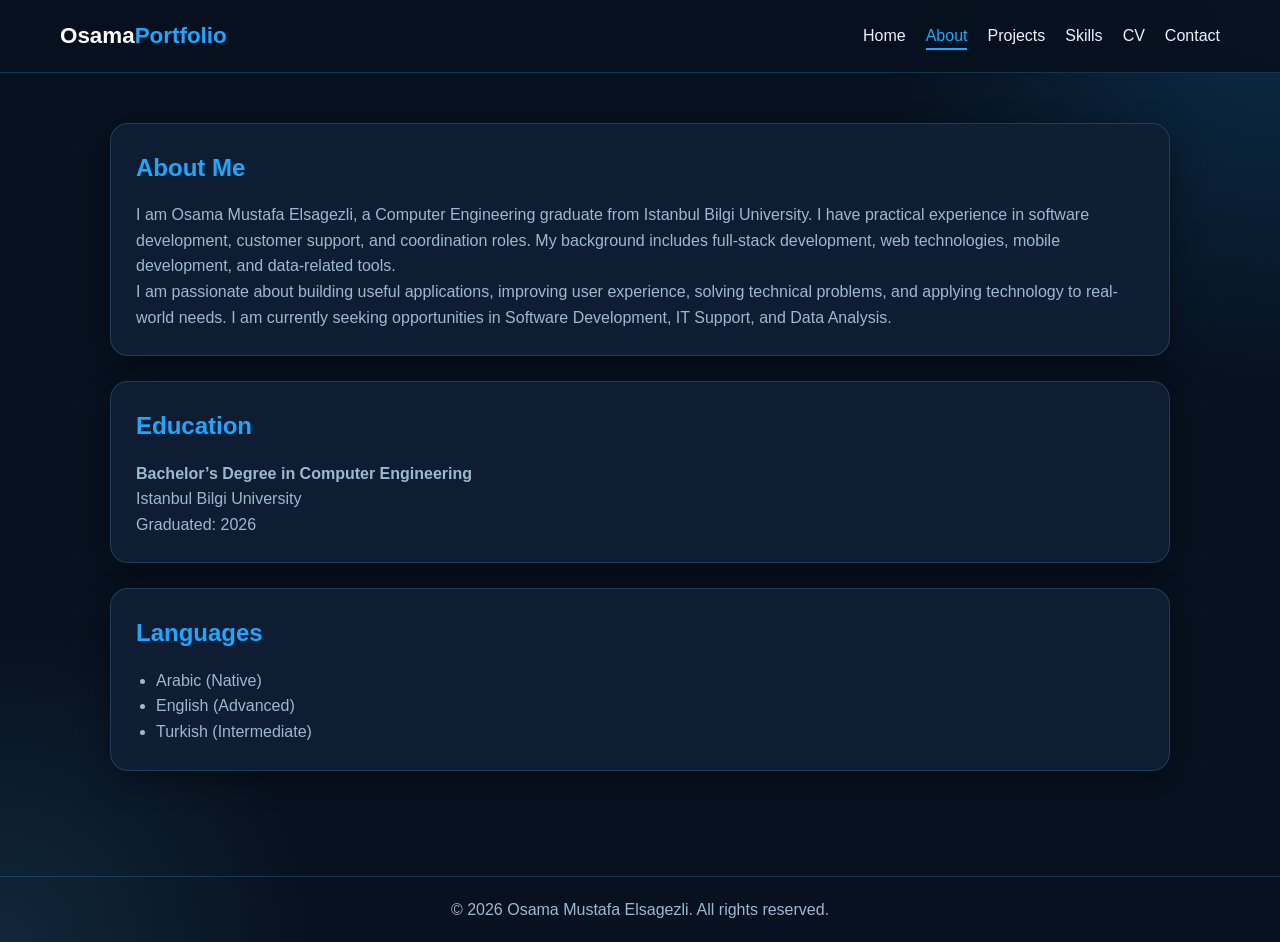
==== about.html @ 08aaf624 "Upload portfolio website" ====
<!DOCTYPE html>
<html lang="en">
<head>
  <meta charset="UTF-8" />
  <meta name="viewport" content="width=device-width, initial-scale=1.0" />
  <title>About | Osama Portfolio</title>
  <link rel="stylesheet" href="styles.css" />
</head>
<body>
  <header>
    <nav class="navbar">
      <div class="logo">Osama<span>Portfolio</span></div>
      <ul class="nav-links">
        <li><a href="index.html">Home</a></li>
        <li><a class="active" href="about.html">About</a></li>
        <li><a href="projects.html">Projects</a></li>
        <li><a href="skills.html">Skills</a></li>
        <li><a href="resume.html">CV</a></li>
        <li><a href="contact.html">Contact</a></li>
      </ul>
      <button id="menu-toggle" class="menu-toggle">☰</button>
    </nav>
  </header>

  <main class="page-container">
    <section class="section-card">
      <h1>About Me</h1>
      <p>
        I am Osama Mustafa Elsagezli, a Computer Engineering graduate from Istanbul Bilgi University.
        I have practical experience in software development, customer support, and coordination roles.
        My background includes full-stack development, web technologies, mobile development, and data-related tools.
      </p>
      <p>
        I am passionate about building useful applications, improving user experience, solving technical problems,
        and applying technology to real-world needs. I am currently seeking opportunities in Software Development,
        IT Support, and Data Analysis.
      </p>
    </section>

    <section class="section-card">
      <h2>Education</h2>
      <p><strong>Bachelor’s Degree in Computer Engineering</strong></p>
      <p>Istanbul Bilgi University</p>
      <p>Graduated: 2026</p>
    </section>

    <section class="section-card">
      <h2>Languages</h2>
      <ul class="simple-list">
        <li>Arabic (Native)</li>
        <li>English (Advanced)</li>
        <li>Turkish (Intermediate)</li>
      </ul>
    </section>
  </main>

  <footer>
    <p>© 2026 Osama Mustafa Elsagezli. All rights reserved.</p>
  </footer>

  <script src="script.js"></script>
</body>
</html>
---- styles.css ----
* {
    margin: 0;
    padding: 0;
    box-sizing: border-box;
  }
  
  :root {
    --bg: #07111f;
    --bg-soft: #0d1b2a;
    --card: rgba(16, 31, 52, 0.95);
    --text: #eaf4ff;
    --muted: #9fb8d1;
    --accent: #1ea7ff;
    --accent-2: #58c4ff;
    --border: rgba(88, 196, 255, 0.2);
    --shadow: 0 10px 30px rgba(0, 0, 0, 0.35);
  }
  
  body {
    font-family: Arial, sans-serif;
    background:
      radial-gradient(circle at top right, rgba(30, 167, 255, 0.18), transparent 25%),
      radial-gradient(circle at bottom left, rgba(88, 196, 255, 0.12), transparent 20%),
      var(--bg);
    color: var(--text);
    line-height: 1.6;
    min-height: 100vh;
  }
  
  a {
    color: var(--accent-2);
    text-decoration: none;
  }
  
  a:hover {
    color: var(--accent);
  }
  
  header {
    background: rgba(7, 17, 31, 0.9);
    backdrop-filter: blur(8px);
    border-bottom: 1px solid var(--border);
    position: sticky;
    top: 0;
    z-index: 1000;
  }
  
  .navbar {
    max-width: 1200px;
    margin: auto;
    padding: 18px 20px;
    display: flex;
    justify-content: space-between;
    align-items: center;
  }
  
  .logo {
    font-size: 1.4rem;
    font-weight: bold;
    color: white;
  }
  
  .logo span {
    color: var(--accent);
  }
  
  .nav-links {
    list-style: none;
    display: flex;
    gap: 20px;
  }
  
  .nav-links a {
    color: var(--text);
    padding-bottom: 4px;
    transition: 0.3s;
  }
  
  .nav-links a:hover,
  .nav-links a.active {
    color: var(--accent);
    border-bottom: 2px solid var(--accent);
  }
  
  .menu-toggle {
    display: none;
    background: transparent;
    color: white;
    font-size: 1.6rem;
    border: none;
    cursor: pointer;
  }
  
  .hero {
    max-width: 1200px;
    margin: auto;
    padding: 70px 20px;
    display: grid;
    grid-template-columns: 1.2fr 0.8fr;
    gap: 40px;
    align-items: center;
    min-height: 80vh;
  }
  
  .hero-content h1 {
    font-size: 3rem;
    margin-bottom: 10px;
  }
  
  .hero-content h2 {
    font-size: 1.4rem;
    color: var(--accent);
    margin-bottom: 20px;
  }
  
  .intro {
    color: var(--muted);
    margin-bottom: 10px;
    font-size: 1.1rem;
  }
  
  .description {
    color: var(--muted);
    max-width: 650px;
    margin-bottom: 25px;
  }
  
  .hero-buttons {
    display: flex;
    gap: 15px;
    flex-wrap: wrap;
  }
  
  .btn {
    display: inline-block;
    padding: 12px 22px;
    background: linear-gradient(90deg, var(--accent), var(--accent-2));
    color: #04111f;
    font-weight: bold;
    border-radius: 10px;
    box-shadow: var(--shadow);
    transition: transform 0.2s ease;
  }
  
  .btn:hover {
    transform: translateY(-2px);
    color: #04111f;
  }
  
  .btn-outline {
    background: transparent;
    color: var(--accent);
    border: 1px solid var(--accent);
  }
  
  .btn-outline:hover {
    color: white;
  }
  
  .hero-card,
  .section-card,
  .project-card {
    background: var(--card);
    border: 1px solid var(--border);
    border-radius: 18px;
    box-shadow: var(--shadow);
  }
  
  .hero-box,
  .section-card,
  .project-card {
    padding: 25px;
  }
  
  .hero-box h3,
  .section-card h1,
  .section-card h2,
  .project-card h2,
  .page-title {
    color: var(--accent);
    margin-bottom: 15px;
  }
  
  .hero-box ul {
    padding-left: 20px;
    color: var(--muted);
  }
  
  .page-container {
    max-width: 1100px;
    margin: auto;
    padding: 50px 20px;
  }
  
  .page-title {
    font-size: 2rem;
    margin-bottom: 25px;
  }
  
  .section-card {
    margin-bottom: 25px;
  }
  
  .simple-list {
    padding-left: 20px;
  }
  
  .project-grid,
  .skills-grid {
    display: grid;
    grid-template-columns: repeat(auto-fit, minmax(260px, 1fr));
    gap: 20px;
  }
  
  .project-card p,
  .section-card p,
  .section-card li {
    color: var(--muted);
  }
  
  .tag {
    display: inline-block;
    margin-top: 15px;
    padding: 6px 12px;
    font-size: 0.85rem;
    border-radius: 20px;
    background: rgba(30, 167, 255, 0.12);
    color: var(--accent-2);
    border: 1px solid var(--border);
  }
  
  .download-box {
    margin-top: 20px;
  }
  
  footer {
    text-align: center;
    padding: 20px;
    color: var(--muted);
    border-top: 1px solid var(--border);
    margin-top: 30px;
  }
  
  @media (max-width: 900px) {
    .hero {
      grid-template-columns: 1fr;
      padding-top: 40px;
    }
  
    .hero-content h1 {
      font-size: 2.2rem;
    }
  
    .nav-links {
      display: none;
      flex-direction: column;
      position: absolute;
      top: 70px;
      right: 20px;
      width: 220px;
      background: #091321;
      padding: 20px;
      border-radius: 12px;
      border: 1px solid var(--border);
    }
  
    .nav-links.show {
      display: flex;
    }
  
    .menu-toggle {
      display: block;
    }
  }
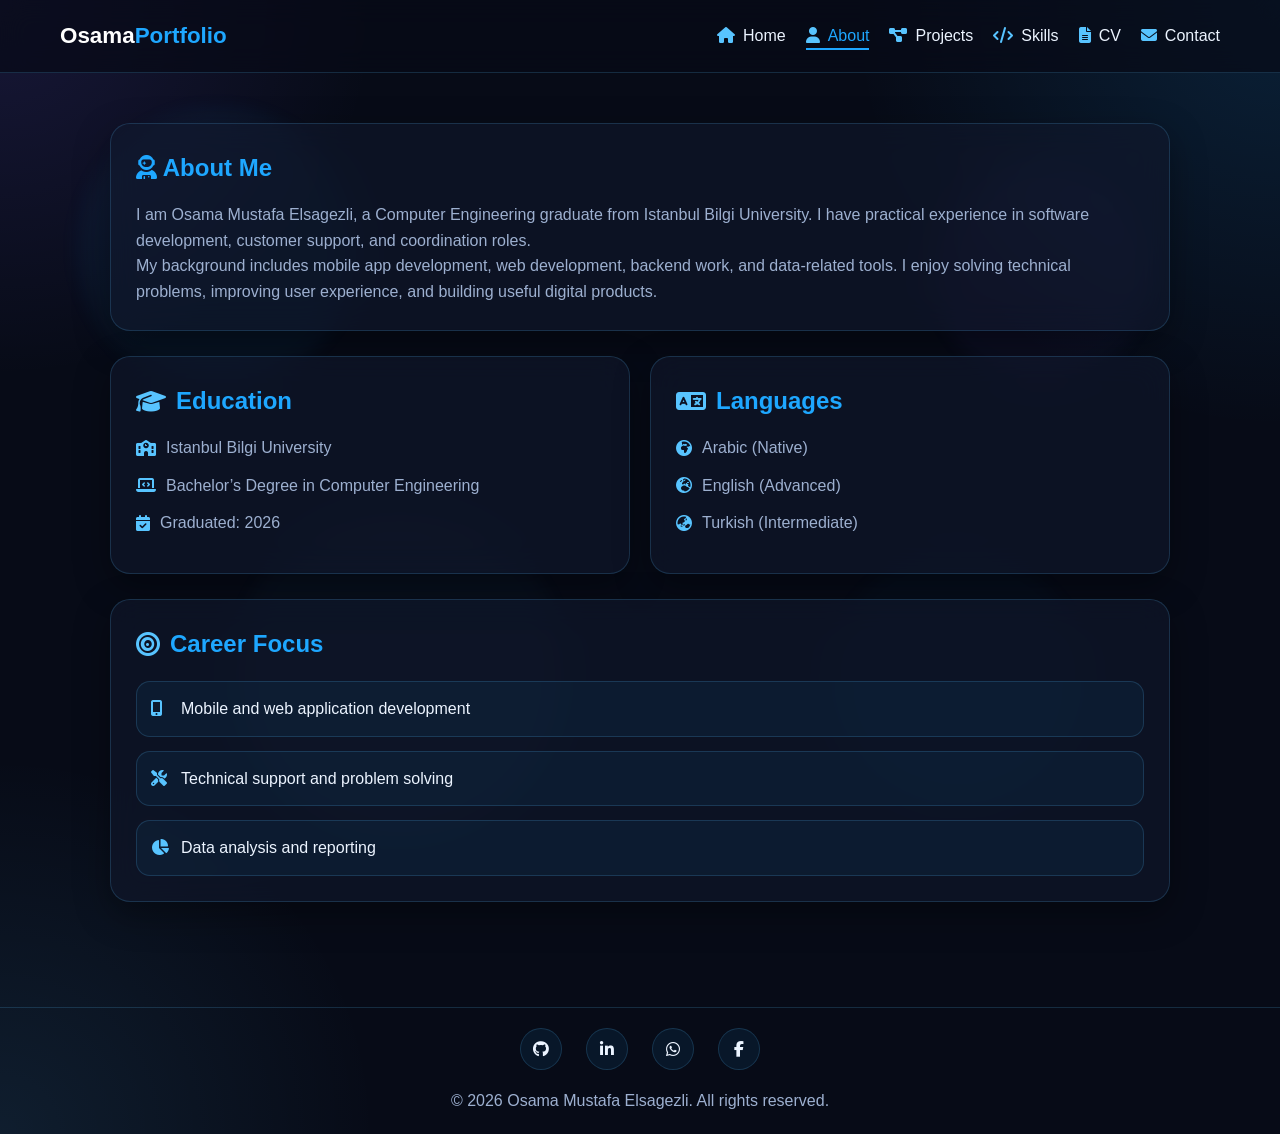
==== commit f6b14296: "Update portfolio with new design and project pages" ====
--- a/about.html
+++ b/about.html
@@ -5,56 +5,94 @@
   <meta name="viewport" content="width=device-width, initial-scale=1.0" />
   <title>About | Osama Portfolio</title>
   <link rel="stylesheet" href="styles.css" />
+  <link
+    rel="stylesheet"
+    href="https://cdnjs.cloudflare.com/ajax/libs/font-awesome/6.5.2/css/all.min.css"
+  />
 </head>
 <body>
+  <div class="bg-animation">
+    <span></span><span></span><span></span><span></span>
+  </div>
+
   <header>
     <nav class="navbar">
-      <div class="logo">Osama<span>Portfolio</span></div>
+      <a href="index.html" class="logo">Osama<span>Portfolio</span></a>
       <ul class="nav-links">
-        <li><a href="index.html">Home</a></li>
-        <li><a class="active" href="about.html">About</a></li>
-        <li><a href="projects.html">Projects</a></li>
-        <li><a href="skills.html">Skills</a></li>
-        <li><a href="resume.html">CV</a></li>
-        <li><a href="contact.html">Contact</a></li>
+        <li><a href="index.html"><i class="fa-solid fa-house"></i>Home</a></li>
+        <li><a class="active" href="about.html"><i class="fa-solid fa-user"></i>About</a></li>
+        <li><a href="projects.html"><i class="fa-solid fa-diagram-project"></i>Projects</a></li>
+        <li><a href="skills.html"><i class="fa-solid fa-code"></i>Skills</a></li>
+        <li><a href="resume.html"><i class="fa-solid fa-file-lines"></i>CV</a></li>
+        <li><a href="contact.html"><i class="fa-solid fa-envelope"></i>Contact</a></li>
       </ul>
       <button id="menu-toggle" class="menu-toggle">☰</button>
     </nav>
   </header>
 
   <main class="page-container">
-    <section class="section-card">
-      <h1>About Me</h1>
+    <section class="section-card glass-card reveal info-card">
+      <h1><i class="fa-solid fa-user-astronaut"></i> About Me</h1>
       <p>
         I am Osama Mustafa Elsagezli, a Computer Engineering graduate from Istanbul Bilgi University.
         I have practical experience in software development, customer support, and coordination roles.
-        My background includes full-stack development, web technologies, mobile development, and data-related tools.
       </p>
       <p>
-        I am passionate about building useful applications, improving user experience, solving technical problems,
-        and applying technology to real-world needs. I am currently seeking opportunities in Software Development,
-        IT Support, and Data Analysis.
+        My background includes mobile app development, web development, backend work, and data-related tools.
+        I enjoy solving technical problems, improving user experience, and building useful digital products.
       </p>
     </section>
 
-    <section class="section-card">
-      <h2>Education</h2>
-      <p><strong>Bachelor’s Degree in Computer Engineering</strong></p>
-      <p>Istanbul Bilgi University</p>
-      <p>Graduated: 2026</p>
+    <section class="skills-grid">
+      <div class="section-card glass-card reveal info-card">
+        <h2><i class="fa-solid fa-graduation-cap"></i> Education</h2>
+        <div class="info-line"><i class="fa-solid fa-school"></i> Istanbul Bilgi University</div>
+        <div class="info-line"><i class="fa-solid fa-laptop-code"></i> Bachelor’s Degree in Computer Engineering</div>
+        <div class="info-line"><i class="fa-solid fa-calendar-check"></i> Graduated: 2026</div>
+      </div>
+
+      <div class="section-card glass-card reveal info-card">
+        <h2><i class="fa-solid fa-language"></i> Languages</h2>
+        <div class="info-line"><i class="fa-solid fa-earth-africa"></i> Arabic (Native)</div>
+        <div class="info-line"><i class="fa-solid fa-earth-europe"></i> English (Advanced)</div>
+        <div class="info-line"><i class="fa-solid fa-earth-asia"></i> Turkish (Intermediate)</div>
+      </div>
     </section>
 
-    <section class="section-card">
-      <h2>Languages</h2>
-      <ul class="simple-list">
-        <li>Arabic (Native)</li>
-        <li>English (Advanced)</li>
-        <li>Turkish (Intermediate)</li>
-      </ul>
+    <section class="section-card glass-card reveal info-card">
+      <h2><i class="fa-solid fa-bullseye"></i> Career Focus</h2>
+      <div class="feature-list">
+        <div class="feature-item">
+          <i class="fa-solid fa-mobile-screen-button"></i>
+          <div>Mobile and web application development</div>
+        </div>
+        <div class="feature-item">
+          <i class="fa-solid fa-screwdriver-wrench"></i>
+          <div>Technical support and problem solving</div>
+        </div>
+        <div class="feature-item">
+          <i class="fa-solid fa-chart-pie"></i>
+          <div>Data analysis and reporting</div>
+        </div>
+      </div>
     </section>
   </main>
 
   <footer>
+    <div class="footer-socials">
+      <a href="https://github.com/OsamaMElsagezli" target="_blank" aria-label="GitHub">
+        <i class="fa-brands fa-github"></i>
+      </a>
+      <a href="https://www.linkedin.com/in/osama-mustafa-433718317/" target="_blank" aria-label="LinkedIn">
+        <i class="fa-brands fa-linkedin-in"></i>
+      </a>
+      <a href="https://wa.me/905539060341" target="_blank" aria-label="WhatsApp">
+        <i class="fa-brands fa-whatsapp"></i>
+      </a>
+      <a href="https://www.facebook.com/osama.sagezli" target="_blank" aria-label="Facebook">
+        <i class="fa-brands fa-facebook-f"></i>
+      </a>
+    </div>
     <p>© 2026 Osama Mustafa Elsagezli. All rights reserved.</p>
   </footer>
 
--- a/styles.css
+++ b/styles.css
@@ -1,274 +1,733 @@
 * {
-    margin: 0;
-    padding: 0;
-    box-sizing: border-box;
-  }
-  
-  :root {
-    --bg: #07111f;
-    --bg-soft: #0d1b2a;
-    --card: rgba(16, 31, 52, 0.95);
-    --text: #eaf4ff;
-    --muted: #9fb8d1;
-    --accent: #1ea7ff;
-    --accent-2: #58c4ff;
-    --border: rgba(88, 196, 255, 0.2);
-    --shadow: 0 10px 30px rgba(0, 0, 0, 0.35);
-  }
-  
-  body {
-    font-family: Arial, sans-serif;
-    background:
-      radial-gradient(circle at top right, rgba(30, 167, 255, 0.18), transparent 25%),
-      radial-gradient(circle at bottom left, rgba(88, 196, 255, 0.12), transparent 20%),
-      var(--bg);
-    color: var(--text);
-    line-height: 1.6;
-    min-height: 100vh;
-  }
-  
-  a {
-    color: var(--accent-2);
-    text-decoration: none;
-  }
-  
-  a:hover {
-    color: var(--accent);
-  }
-  
-  header {
-    background: rgba(7, 17, 31, 0.9);
-    backdrop-filter: blur(8px);
-    border-bottom: 1px solid var(--border);
-    position: sticky;
-    top: 0;
-    z-index: 1000;
-  }
-  
-  .navbar {
-    max-width: 1200px;
-    margin: auto;
-    padding: 18px 20px;
+  margin: 0;
+  padding: 0;
+  box-sizing: border-box;
+}
+
+:root {
+  --bg: #070b17;
+  --bg-soft: #0d1324;
+  --card: rgba(18, 25, 45, 0.72);
+  --text: #ecf4ff;
+  --muted: #9db0d0;
+  --accent: #1ea7ff;
+  --accent-2: #7b61ff;
+  --accent-3: #58c4ff;
+  --border: rgba(88, 196, 255, 0.18);
+  --shadow: 0 12px 35px rgba(0, 0, 0, 0.35);
+}
+
+html {
+  scroll-behavior: smooth;
+}
+
+body {
+  font-family: Arial, sans-serif;
+  background:
+    radial-gradient(circle at top left, rgba(123, 97, 255, 0.14), transparent 22%),
+    radial-gradient(circle at top right, rgba(30, 167, 255, 0.14), transparent 25%),
+    radial-gradient(circle at bottom left, rgba(88, 196, 255, 0.1), transparent 22%),
+    var(--bg);
+  color: var(--text);
+  line-height: 1.6;
+  min-height: 100vh;
+  overflow-x: hidden;
+  position: relative;
+}
+
+a {
+  color: var(--accent-3);
+  text-decoration: none;
+}
+
+a:hover {
+  color: var(--accent);
+}
+
+/* Background animation */
+.bg-animation {
+  position: fixed;
+  inset: 0;
+  overflow: hidden;
+  z-index: -1;
+  pointer-events: none;
+}
+
+.bg-animation span {
+  position: absolute;
+  display: block;
+  border-radius: 50%;
+  filter: blur(10px);
+  opacity: 0.25;
+  animation: floatBlob 18s infinite ease-in-out;
+}
+
+.bg-animation span:nth-child(1) {
+  width: 280px;
+  height: 280px;
+  left: 6%;
+  top: 12%;
+  background: rgba(30, 167, 255, 0.22);
+}
+
+.bg-animation span:nth-child(2) {
+  width: 220px;
+  height: 220px;
+  right: 10%;
+  top: 18%;
+  background: rgba(123, 97, 255, 0.2);
+  animation-delay: 3s;
+}
+
+.bg-animation span:nth-child(3) {
+  width: 340px;
+  height: 340px;
+  left: 18%;
+  bottom: 6%;
+  background: rgba(88, 196, 255, 0.12);
+  animation-delay: 6s;
+}
+
+.bg-animation span:nth-child(4) {
+  width: 260px;
+  height: 260px;
+  right: 15%;
+  bottom: 10%;
+  background: rgba(30, 167, 255, 0.1);
+  animation-delay: 9s;
+}
+
+/* Header */
+header {
+  background: rgba(7, 11, 23, 0.72);
+  backdrop-filter: blur(14px);
+  border-bottom: 1px solid var(--border);
+  position: sticky;
+  top: 0;
+  z-index: 1000;
+}
+
+.navbar {
+  max-width: 1200px;
+  margin: auto;
+  padding: 18px 20px;
+  display: flex;
+  justify-content: space-between;
+  align-items: center;
+}
+
+.logo {
+  font-size: 1.4rem;
+  font-weight: bold;
+  color: white;
+  text-decoration: none;
+  display: inline-block;
+}
+
+.logo:hover {
+  color: white;
+}
+
+.logo span {
+  color: var(--accent);
+}
+
+.nav-links {
+  list-style: none;
+  display: flex;
+  gap: 20px;
+}
+
+.nav-links a {
+  color: var(--text);
+  padding-bottom: 4px;
+  transition: 0.3s;
+}
+
+.nav-links a i {
+  margin-right: 8px;
+  color: var(--accent-3);
+}
+
+.nav-links a:hover,
+.nav-links a.active {
+  color: var(--accent);
+  border-bottom: 2px solid var(--accent);
+}
+
+.menu-toggle {
+  display: none;
+  background: transparent;
+  color: white;
+  font-size: 1.6rem;
+  border: none;
+  cursor: pointer;
+}
+
+/* Hero */
+.hero {
+  max-width: 1200px;
+  margin: auto;
+  padding: 80px 20px 40px;
+  display: grid;
+  grid-template-columns: 1.15fr 0.85fr;
+  gap: 40px;
+  align-items: center;
+  min-height: 82vh;
+}
+
+.hero-content h1 {
+  font-size: 3.2rem;
+  margin-bottom: 10px;
+  line-height: 1.15;
+}
+
+.hero-content h2 {
+  font-size: 1.45rem;
+  color: var(--accent);
+  margin-bottom: 20px;
+}
+
+.intro {
+  color: var(--muted);
+  margin-bottom: 10px;
+  font-size: 1.1rem;
+}
+
+.description {
+  color: var(--muted);
+  max-width: 650px;
+  margin-bottom: 28px;
+  font-size: 1.02rem;
+}
+
+.glow-text {
+  text-shadow: 0 0 16px rgba(30, 167, 255, 0.22);
+}
+
+.hero-buttons {
+  display: flex;
+  gap: 15px;
+  flex-wrap: wrap;
+}
+
+.modern-hero {
+  position: relative;
+}
+
+.hero-visual {
+  display: flex;
+  justify-content: center;
+  align-items: center;
+}
+
+.profile-tech-card {
+  position: relative;
+  width: 100%;
+  max-width: 420px;
+  min-height: 360px;
+  display: flex;
+  justify-content: center;
+  align-items: center;
+}
+
+.tech-circle {
+  position: absolute;
+  width: 240px;
+  height: 240px;
+  border-radius: 50%;
+  background: radial-gradient(circle, rgba(30, 167, 255, 0.25), rgba(30, 167, 255, 0.02));
+  animation: pulseGlow 4s infinite ease-in-out;
+}
+
+.tech-circle.small {
+  width: 140px;
+  height: 140px;
+  right: 28px;
+  top: 30px;
+  background: radial-gradient(circle, rgba(123, 97, 255, 0.28), rgba(123, 97, 255, 0.02));
+  animation-delay: 1.5s;
+}
+
+/* Buttons */
+.btn {
+  display: inline-block;
+  padding: 12px 22px;
+  background: linear-gradient(90deg, var(--accent), var(--accent-2));
+  color: #04111f;
+  font-weight: bold;
+  border-radius: 12px;
+  box-shadow: var(--shadow);
+  transition: transform 0.25s ease, box-shadow 0.25s ease;
+}
+
+.btn:hover {
+  transform: translateY(-3px);
+  color: #04111f;
+  box-shadow: 0 0 22px rgba(30, 167, 255, 0.3);
+}
+
+.btn-outline {
+  background: transparent;
+  color: var(--accent);
+  border: 1px solid var(--accent);
+}
+
+.btn-outline:hover {
+  color: white;
+  background: rgba(30, 167, 255, 0.08);
+}
+
+/* Cards */
+.hero-card,
+.section-card,
+.project-card,
+.mini-card {
+  background: var(--card);
+  border: 1px solid var(--border);
+  border-radius: 20px;
+  box-shadow: var(--shadow);
+}
+
+.hero-box,
+.section-card,
+.project-card,
+.mini-card {
+  padding: 25px;
+}
+
+.glass-card {
+  background: rgba(18, 25, 45, 0.58);
+  backdrop-filter: blur(16px);
+}
+
+.hero-box h3,
+.section-card h1,
+.section-card h2,
+.project-card h2,
+.page-title,
+.mini-card h3 {
+  color: var(--accent);
+  margin-bottom: 15px;
+}
+
+.hero-box ul,
+.section-card ul,
+.project-card ul,
+.simple-list {
+  padding-left: 20px;
+  color: var(--muted);
+}
+
+.project-card p,
+.section-card p,
+.section-card li,
+.mini-card p {
+  color: var(--muted);
+}
+
+/* Layout containers */
+.page-container {
+  max-width: 1100px;
+  margin: auto;
+  padding: 50px 20px;
+}
+
+.page-title {
+  font-size: 2rem;
+  margin-bottom: 25px;
+}
+
+.section-card {
+  margin-bottom: 25px;
+}
+
+.project-grid,
+.skills-grid,
+.home-grid {
+  display: grid;
+  grid-template-columns: repeat(auto-fit, minmax(260px, 1fr));
+  gap: 20px;
+}
+
+.home-section {
+  max-width: 1200px;
+  margin: 0 auto;
+  padding: 0 20px 40px;
+}
+
+/* Tags */
+.tag {
+  display: inline-block;
+  margin-top: 15px;
+  padding: 6px 12px;
+  font-size: 0.85rem;
+  border-radius: 20px;
+  background: rgba(30, 167, 255, 0.12);
+  color: var(--accent-3);
+  border: 1px solid var(--border);
+}
+
+.download-box {
+  margin-top: 20px;
+}
+
+/* Project cards */
+.project-card-link {
+  text-decoration: none;
+  color: inherit;
+  display: block;
+}
+
+.project-card-link .project-card,
+.skill-card {
+  height: 100%;
+  transition: transform 0.28s ease, box-shadow 0.28s ease, border-color 0.28s ease;
+}
+
+.project-card-link:hover .project-card,
+.skill-card:hover,
+.mini-card:hover {
+  transform: translateY(-8px);
+  box-shadow: 0 0 28px rgba(30, 167, 255, 0.16);
+  border-color: rgba(30, 167, 255, 0.45);
+}
+
+.project-card-link:hover h2 {
+  color: var(--accent-3);
+}
+
+/* Video */
+.video-container {
+  margin-top: 20px;
+  border-radius: 16px;
+  overflow: hidden;
+  border: 1px solid var(--border);
+  box-shadow: var(--shadow);
+  background: #000;
+}
+
+.video-container video,
+.video-container iframe {
+  width: 100%;
+  display: block;
+  border: none;
+  min-height: 420px;
+  background: #000;
+}
+
+/* Project image */
+.project-image-frame {
+  margin-top: 20px;
+  padding: 18px;
+  border-radius: 20px;
+  border: 1px solid var(--border);
+  background: linear-gradient(180deg, rgba(18, 25, 45, 0.9), rgba(10, 16, 30, 0.95));
+  box-shadow: 0 0 30px rgba(30, 167, 255, 0.08), var(--shadow);
+  overflow: hidden;
+}
+
+.project-showcase-image {
+  width: 100%;
+  display: block;
+  border-radius: 14px;
+  border: 1px solid rgba(255, 255, 255, 0.08);
+  box-shadow: 0 10px 30px rgba(0, 0, 0, 0.28);
+  transition: transform 0.35s ease;
+}
+
+.project-showcase-image:hover {
+  transform: scale(1.015);
+}
+
+/* Project meta */
+.project-detail-meta {
+  margin-top: 20px;
+  color: var(--muted);
+}
+
+.project-detail-meta p {
+  display: flex;
+  align-items: center;
+  gap: 4px;
+  margin-bottom: 10px;
+}
+
+.project-detail-meta strong {
+  color: var(--text);
+}
+
+.project-detail-meta i {
+  color: var(--accent-3);
+  margin-right: 8px;
+  width: 18px;
+}
+
+.back-link {
+  display: inline-block;
+  margin-bottom: 20px;
+  color: var(--accent);
+  font-weight: 600;
+  transition: color 0.2s ease;
+}
+
+.back-link:hover {
+  color: var(--accent-3);
+}
+
+/* Chips */
+.chips,
+.icon-tags {
+  display: flex;
+  flex-wrap: wrap;
+  gap: 10px;
+}
+
+.chips span,
+.tech-chips span,
+.icon-tags span {
+  display: inline-flex;
+  align-items: center;
+  gap: 8px;
+  padding: 8px 12px;
+  border-radius: 999px;
+  background: rgba(30, 167, 255, 0.1);
+  border: 1px solid var(--border);
+  color: var(--accent-3);
+  font-size: 0.92rem;
+  transition: transform 0.2s ease, border-color 0.2s ease, box-shadow 0.2s ease, color 0.2s ease;
+}
+
+.tech-chips span:hover,
+.icon-tags span:hover {
+  transform: translateY(-2px);
+  border-color: rgba(30, 167, 255, 0.45);
+  box-shadow: 0 0 12px rgba(30, 167, 255, 0.14);
+  color: var(--text);
+}
+
+.tech-chips i,
+.icon-tags i {
+  color: var(--accent-3);
+}
+
+/* Skills */
+.skill-title {
+  display: flex;
+  align-items: center;
+  gap: 12px;
+  margin-bottom: 18px;
+}
+
+.skill-title i {
+  font-size: 1.2rem;
+  color: var(--accent-3);
+  width: 24px;
+  text-align: center;
+}
+
+/* Info blocks */
+.info-line {
+  display: flex;
+  align-items: center;
+  gap: 10px;
+  color: var(--muted);
+  margin-bottom: 12px;
+}
+
+.info-line i,
+.contact-card h2 i,
+.info-card h2 i,
+.feature-item i,
+.contact-link-box i {
+  color: var(--accent-3);
+}
+
+.contact-card h2,
+.info-card h2 {
+  display: flex;
+  align-items: center;
+  gap: 10px;
+}
+
+.feature-list {
+  display: grid;
+  gap: 14px;
+  margin-top: 18px;
+}
+
+.feature-item,
+.contact-link-box {
+  display: flex;
+  align-items: flex-start;
+  gap: 12px;
+  padding: 14px;
+  border-radius: 14px;
+  background: rgba(30, 167, 255, 0.06);
+  border: 1px solid var(--border);
+  transition: transform 0.2s ease, border-color 0.2s ease;
+}
+
+.contact-link-box {
+  align-items: center;
+}
+
+.contact-link-box:hover {
+  transform: translateY(-3px);
+  border-color: rgba(30, 167, 255, 0.45);
+}
+
+.contact-link-box i {
+  font-size: 1.1rem;
+  width: 22px;
+  text-align: center;
+}
+
+.feature-item i {
+  margin-top: 4px;
+  min-width: 18px;
+}
+
+/* Reveal animation */
+.reveal {
+  opacity: 0;
+  transform: translateY(35px);
+  transition: opacity 0.8s ease, transform 0.8s ease;
+}
+
+.reveal.active {
+  opacity: 1;
+  transform: translateY(0);
+}
+
+.cursor {
+  display: inline-block;
+  color: var(--accent-3);
+  animation: blink 0.8s infinite;
+}
+
+/* Footer */
+footer {
+  text-align: center;
+  padding: 20px;
+  color: var(--muted);
+  border-top: 1px solid var(--border);
+  margin-top: 30px;
+}
+
+.footer-socials {
+  display: flex;
+  justify-content: center;
+  align-items: center;
+  gap: 24px;
+  margin-bottom: 18px;
+}
+
+.footer-socials a {
+  width: 42px;
+  height: 42px;
+  display: inline-flex;
+  align-items: center;
+  justify-content: center;
+  border-radius: 50%;
+  background: rgba(30, 167, 255, 0.08);
+  border: 1px solid var(--border);
+  color: var(--text);
+  font-size: 1rem;
+  transition: transform 0.25s ease, border-color 0.25s ease, box-shadow 0.25s ease, color 0.25s ease;
+}
+
+.footer-socials a:hover {
+  transform: translateY(-4px);
+  color: var(--accent-3);
+  border-color: rgba(30, 167, 255, 0.45);
+  box-shadow: 0 0 18px rgba(30, 167, 255, 0.18);
+}
+
+.footer-socials i {
+  color: inherit;
+}
+
+/* Animations */
+@keyframes floatBlob {
+  0%, 100% {
+    transform: translateY(0px) translateX(0px) scale(1);
+  }
+  25% {
+    transform: translateY(-30px) translateX(20px) scale(1.05);
+  }
+  50% {
+    transform: translateY(15px) translateX(-20px) scale(0.96);
+  }
+  75% {
+    transform: translateY(-18px) translateX(12px) scale(1.03);
+  }
+}
+
+@keyframes pulseGlow {
+  0%, 100% {
+    transform: scale(1);
+    opacity: 0.8;
+  }
+  50% {
+    transform: scale(1.12);
+    opacity: 1;
+  }
+}
+
+@keyframes blink {
+  50% {
+    opacity: 0;
+  }
+}
+
+/* Responsive */
+@media (max-width: 900px) {
+  .hero {
+    grid-template-columns: 1fr;
+    padding-top: 40px;
+  }
+
+  .hero-content h1 {
+    font-size: 2.35rem;
+  }
+
+  .hero-content h2 {
+    font-size: 1.2rem;
+  }
+
+  .nav-links {
+    display: none;
+    flex-direction: column;
+    position: absolute;
+    top: 70px;
+    right: 20px;
+    width: 220px;
+    background: #091321;
+    padding: 20px;
+    border-radius: 12px;
+    border: 1px solid var(--border);
+    box-shadow: var(--shadow);
+  }
+
+  .nav-links.show {
     display: flex;
-    justify-content: space-between;
-    align-items: center;
-  }
-  
-  .logo {
-    font-size: 1.4rem;
-    font-weight: bold;
-    color: white;
-  }
-  
-  .logo span {
-    color: var(--accent);
-  }
-  
-  .nav-links {
-    list-style: none;
-    display: flex;
-    gap: 20px;
-  }
-  
-  .nav-links a {
-    color: var(--text);
-    padding-bottom: 4px;
-    transition: 0.3s;
-  }
-  
-  .nav-links a:hover,
-  .nav-links a.active {
-    color: var(--accent);
-    border-bottom: 2px solid var(--accent);
-  }
-  
+  }
+
   .menu-toggle {
-    display: none;
-    background: transparent;
-    color: white;
-    font-size: 1.6rem;
-    border: none;
-    cursor: pointer;
-  }
-  
-  .hero {
-    max-width: 1200px;
-    margin: auto;
-    padding: 70px 20px;
-    display: grid;
-    grid-template-columns: 1.2fr 0.8fr;
-    gap: 40px;
-    align-items: center;
-    min-height: 80vh;
-  }
-  
-  .hero-content h1 {
-    font-size: 3rem;
-    margin-bottom: 10px;
-  }
-  
-  .hero-content h2 {
-    font-size: 1.4rem;
-    color: var(--accent);
-    margin-bottom: 20px;
-  }
-  
-  .intro {
-    color: var(--muted);
-    margin-bottom: 10px;
-    font-size: 1.1rem;
-  }
-  
-  .description {
-    color: var(--muted);
-    max-width: 650px;
-    margin-bottom: 25px;
-  }
-  
-  .hero-buttons {
-    display: flex;
-    gap: 15px;
-    flex-wrap: wrap;
-  }
-  
-  .btn {
-    display: inline-block;
-    padding: 12px 22px;
-    background: linear-gradient(90deg, var(--accent), var(--accent-2));
-    color: #04111f;
-    font-weight: bold;
-    border-radius: 10px;
-    box-shadow: var(--shadow);
-    transition: transform 0.2s ease;
-  }
-  
-  .btn:hover {
-    transform: translateY(-2px);
-    color: #04111f;
-  }
-  
-  .btn-outline {
-    background: transparent;
-    color: var(--accent);
-    border: 1px solid var(--accent);
-  }
-  
-  .btn-outline:hover {
-    color: white;
-  }
-  
-  .hero-card,
-  .section-card,
-  .project-card {
-    background: var(--card);
-    border: 1px solid var(--border);
-    border-radius: 18px;
-    box-shadow: var(--shadow);
-  }
-  
-  .hero-box,
-  .section-card,
-  .project-card {
-    padding: 25px;
-  }
-  
-  .hero-box h3,
-  .section-card h1,
-  .section-card h2,
-  .project-card h2,
-  .page-title {
-    color: var(--accent);
-    margin-bottom: 15px;
-  }
-  
-  .hero-box ul {
-    padding-left: 20px;
-    color: var(--muted);
-  }
-  
-  .page-container {
-    max-width: 1100px;
-    margin: auto;
-    padding: 50px 20px;
-  }
-  
-  .page-title {
-    font-size: 2rem;
-    margin-bottom: 25px;
-  }
-  
-  .section-card {
-    margin-bottom: 25px;
-  }
-  
-  .simple-list {
-    padding-left: 20px;
-  }
-  
-  .project-grid,
-  .skills-grid {
-    display: grid;
-    grid-template-columns: repeat(auto-fit, minmax(260px, 1fr));
-    gap: 20px;
-  }
-  
-  .project-card p,
-  .section-card p,
-  .section-card li {
-    color: var(--muted);
-  }
-  
-  .tag {
-    display: inline-block;
-    margin-top: 15px;
-    padding: 6px 12px;
-    font-size: 0.85rem;
-    border-radius: 20px;
-    background: rgba(30, 167, 255, 0.12);
-    color: var(--accent-2);
-    border: 1px solid var(--border);
-  }
-  
-  .download-box {
-    margin-top: 20px;
-  }
-  
-  footer {
-    text-align: center;
-    padding: 20px;
-    color: var(--muted);
-    border-top: 1px solid var(--border);
-    margin-top: 30px;
-  }
-  
-  @media (max-width: 900px) {
-    .hero {
-      grid-template-columns: 1fr;
-      padding-top: 40px;
-    }
-  
-    .hero-content h1 {
-      font-size: 2.2rem;
-    }
-  
-    .nav-links {
-      display: none;
-      flex-direction: column;
-      position: absolute;
-      top: 70px;
-      right: 20px;
-      width: 220px;
-      background: #091321;
-      padding: 20px;
-      border-radius: 12px;
-      border: 1px solid var(--border);
-    }
-  
-    .nav-links.show {
-      display: flex;
-    }
-  
-    .menu-toggle {
-      display: block;
-    }
-  }+    display: block;
+  }
+
+  .video-container video,
+  .video-container iframe {
+    min-height: 240px;
+  }
+
+  .profile-tech-card {
+    min-height: 280px;
+  }
+
+  .project-image-frame {
+    padding: 12px;
+  }
+}
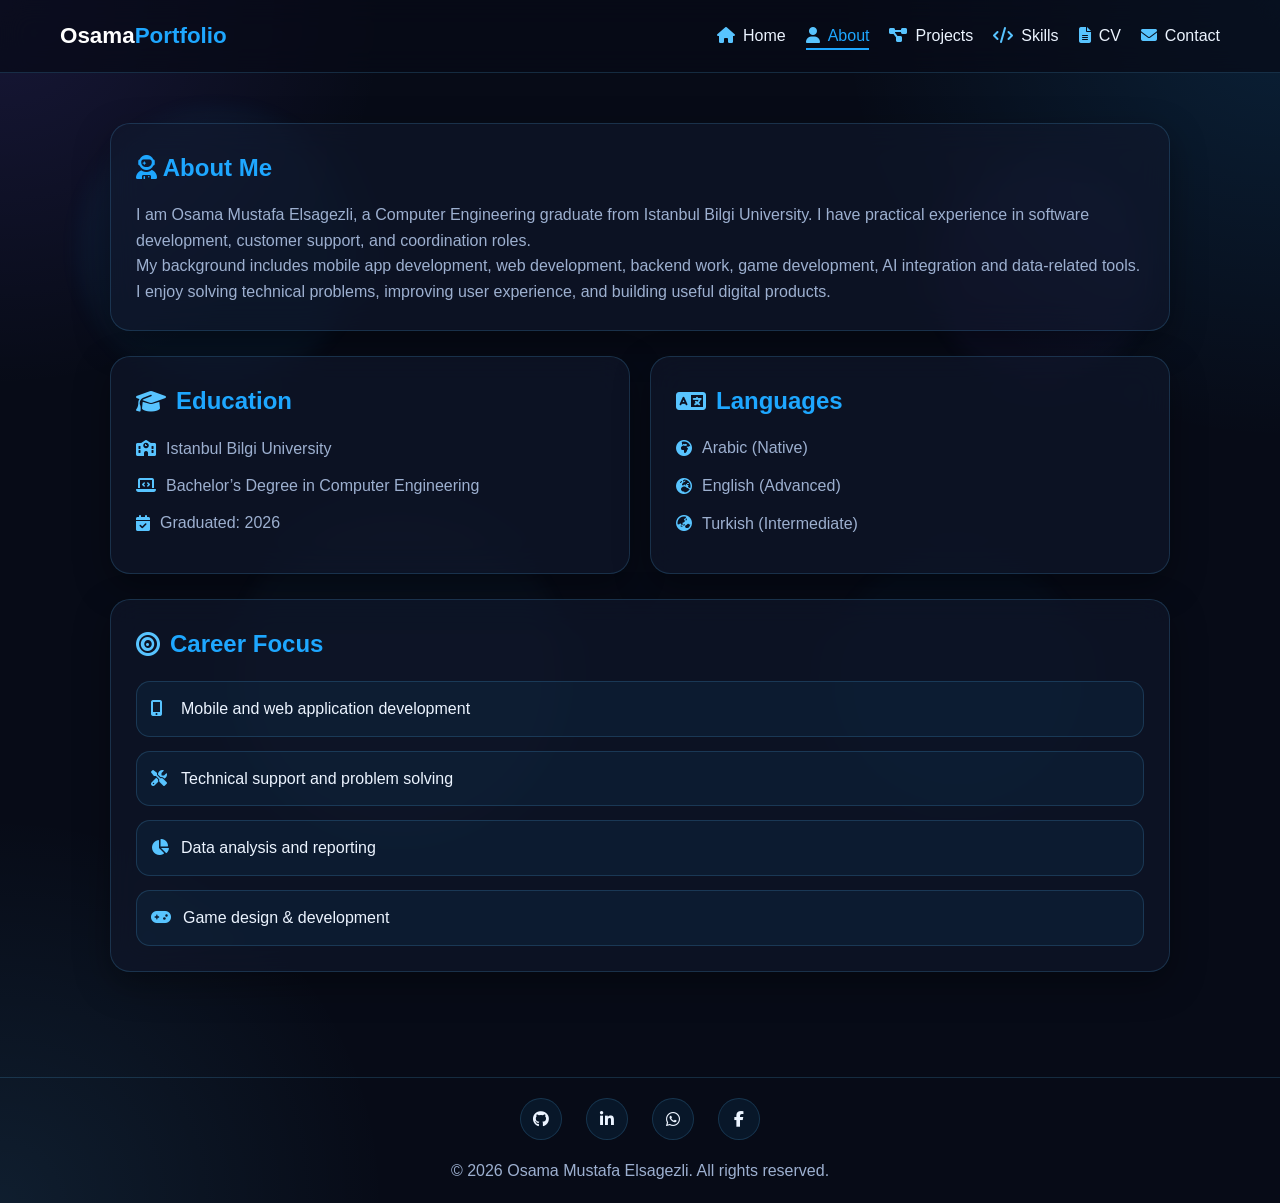
==== commit 9f5b2d6c: "Update homepage, about page, skills and game development profile" ====
--- a/about.html
+++ b/about.html
@@ -38,7 +38,7 @@
         I have practical experience in software development, customer support, and coordination roles.
       </p>
       <p>
-        My background includes mobile app development, web development, backend work, and data-related tools.
+        My background includes mobile app development, web development, backend work, game development, AI integration and data-related tools.
         I enjoy solving technical problems, improving user experience, and building useful digital products.
       </p>
     </section>
@@ -74,6 +74,10 @@
           <i class="fa-solid fa-chart-pie"></i>
           <div>Data analysis and reporting</div>
         </div>
+          <div class="feature-item">
+            <i class="fa-solid fa-gamepad"></i>
+            <div>Game design & development </div>
+          </div>
       </div>
     </section>
   </main>
